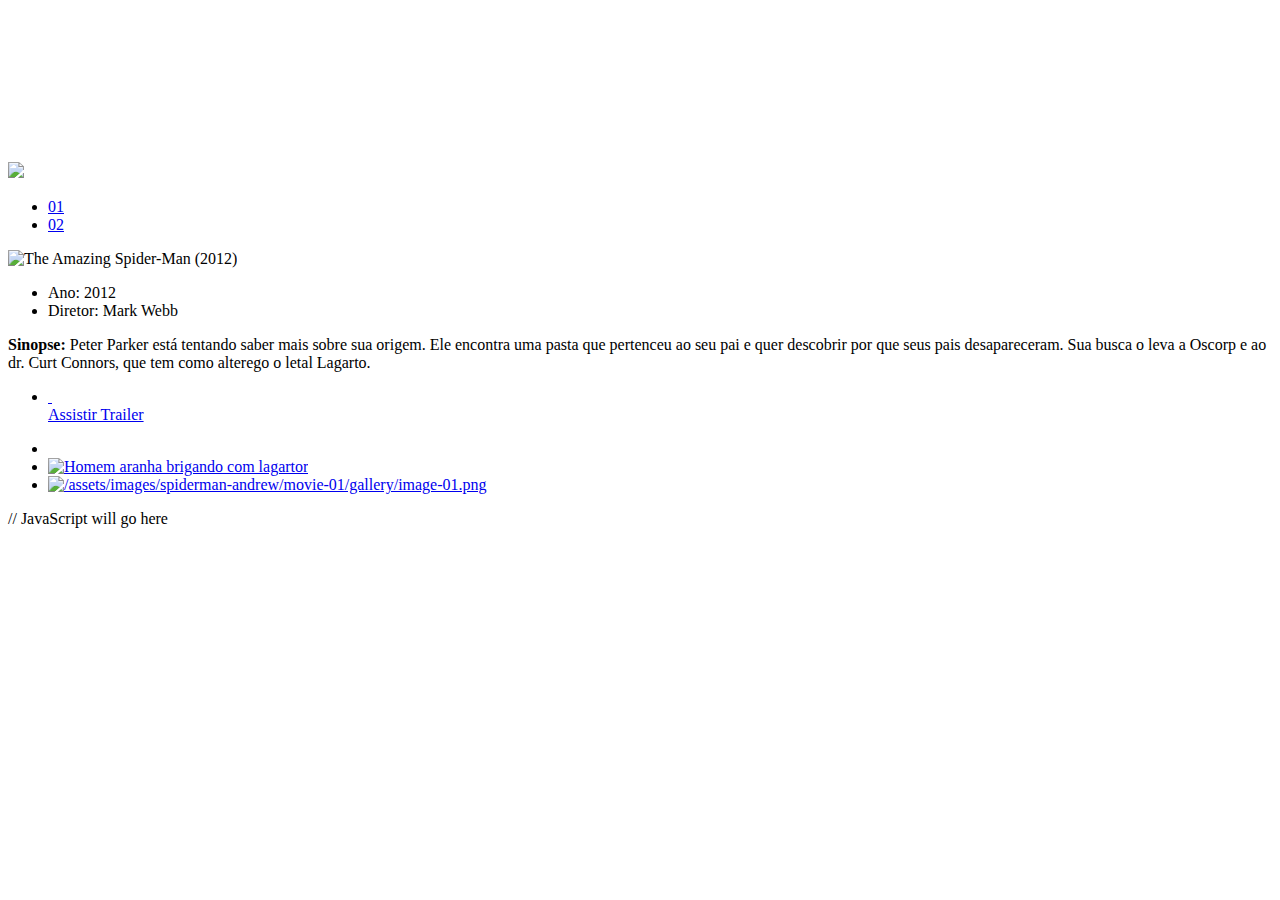
==== pages/andrew-garfield/spiderman2-1.html @ 13464fde "Add files via upload" ====
<!DOCTYPE html>
<html lang="en">
  <head>
    <meta charset="UTF-8" />
    <meta http-equiv="X-UA-Compatible" content="IE=edge" />
    <meta name="viewport" content="width=device-width, initial-scale=1.0" />
    <title>Multiverso | Spiderman</title>
    <link href="../../assets/css/internal.css" rel="stylesheet" />
    <link rel="stylesheet" href="https://cdn.jsdelivr.net/npm/@fancyapps/ui@4.0/dist/fancybox.css"
  />
  </head>
  <body>
    <div class="s-wrapper">
      <video autoplay loop muted>
        <source src="/assets/videos/amazing-spiderman-2014-trailer.mp4" type="video/mp4">
      </video>
      <div class="s-left-column">
        <nav class="navigator">
          <div class="navigator__icon">
            <a href="../../index.html">
              <img src="../../assets/images/icons/spiderman1-andrew.png" />
            </a>
          </div>
          <ul>
            <li><a href="/pages/andrew-garfield/spiderman2-1.html">01</a></li>
            <li><a href="/pages/andrew-garfield/spiderman2-2.html">02</a></li>
            </ul>
        </nav>
      </div>

      <div class="s-main-content">
        <div class="s-main-content__top">
          <div class="s-logo">
            <img
              src="/assets/images/spiderman-andrew/movie-01/logo.png"
              alt="The Amazing Spider-Man (2012)"
              title="The Amazing Spider-Man (2012)"/>
          </div>

          <div class="s-description">
            <div class="pills">
              <ul>
                <li>Ano: 2012</li>
                <li>Diretor: Mark Webb</li>
              </ul>
            </div>

            <div class="s-description__text"></div>
            <p>
              <strong>Sinopse:</strong>&nbsp;Peter Parker está tentando saber mais sobre sua origem. Ele encontra uma pasta que pertenceu ao seu pai e quer descobrir por que seus pais desapareceram. Sua busca o leva a Oscorp e ao dr. Curt Connors, que tem como alterego o letal Lagarto.
            </p>
          </div>
          <div class="s-links">
            <ul>
              <li>
                <a href="https://www.youtube.com/watch?v=-tnxzJ0SSOw"
                class="link-button"
                target="_blank">
                <span class="icon">
                  <div class="play-icon">&nbsp;</div>
                </span>
                <span class="label"> 
                  Assistir Trailer 
                  
                </span>
              </a>
            </li>
          </ul>
        </div>  
      </div>
      <div class="s-main-content__bottom">
        <div class="gallery">
            <ul>
              <li>
                <a data-fancybox href="/assets/images/spiderman-andrew/movie-01/gallery/image-01-full.png"><img src="/assets/images/spiderman-andrew/movie-01/gallery/image-01.png" alt=""></a></li>
              <li><a data-fancybox href="/assets/images/spiderman-andrew/movie-01/gallery/image-02-full.png"><img src="/assets/images/spiderman-andrew/movie-01/gallery/image-02.png" alt="Homem aranha brigando com lagartor"></a></li>
              <li><a data-fancybox href="/assets/images/spiderman-andrew/movie-01/gallery/image-03-full.png"><img src="/assets/images/spiderman-andrew/movie-01/gallery/image-03.png" alt="/assets/images/spiderman-andrew/movie-01/gallery/image-01.png"></a></li>
            </ul>
          </div>
        </div>
    </div>
      </div>
    </div>

    
      <script src="https://cdn.jsdelivr.net/npm/@fancyapps/ui@4.0/dist/fancybox.umd.js"></script>

      //  JavaScript will go here
    </script>
    
    

  </body>
</html>
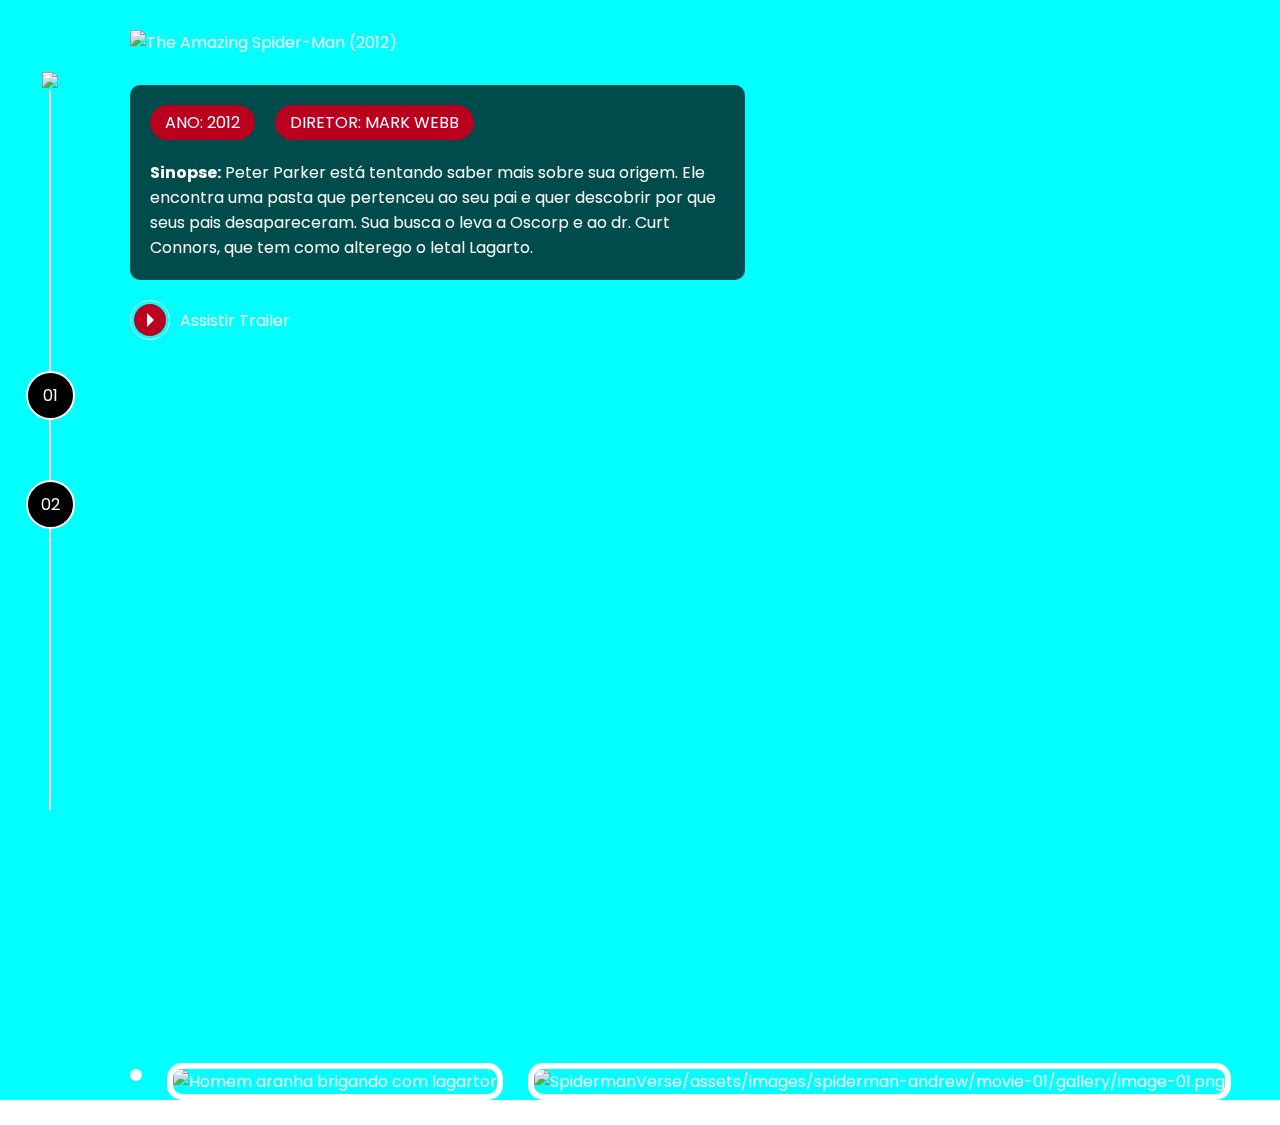
==== commit 3ae003b7: "Update spiderman2-1.html" ====
--- a/pages/andrew-garfield/spiderman2-1.html
+++ b/pages/andrew-garfield/spiderman2-1.html
@@ -12,7 +12,7 @@
   <body>
     <div class="s-wrapper">
       <video autoplay loop muted>
-        <source src="/assets/videos/amazing-spiderman-2014-trailer.mp4" type="video/mp4">
+        <source src="SpidermanVerse/assets/videos/amazing-spiderman-2014-trailer.mp4" type="video/mp4">
       </video>
       <div class="s-left-column">
         <nav class="navigator">
@@ -22,8 +22,8 @@
             </a>
           </div>
           <ul>
-            <li><a href="/pages/andrew-garfield/spiderman2-1.html">01</a></li>
-            <li><a href="/pages/andrew-garfield/spiderman2-2.html">02</a></li>
+            <li><a href="SpidermanVerse/pages/andrew-garfield/spiderman2-1.html">01</a></li>
+            <li><a href="SpidermanVerse/pages/andrew-garfield/spiderman2-2.html">02</a></li>
             </ul>
         </nav>
       </div>
@@ -32,7 +32,7 @@
         <div class="s-main-content__top">
           <div class="s-logo">
             <img
-              src="/assets/images/spiderman-andrew/movie-01/logo.png"
+              src="SpidermanVerse/assets/images/spiderman-andrew/movie-01/logo.png"
               alt="The Amazing Spider-Man (2012)"
               title="The Amazing Spider-Man (2012)"/>
           </div>
@@ -72,9 +72,9 @@
         <div class="gallery">
             <ul>
               <li>
-                <a data-fancybox href="/assets/images/spiderman-andrew/movie-01/gallery/image-01-full.png"><img src="/assets/images/spiderman-andrew/movie-01/gallery/image-01.png" alt=""></a></li>
-              <li><a data-fancybox href="/assets/images/spiderman-andrew/movie-01/gallery/image-02-full.png"><img src="/assets/images/spiderman-andrew/movie-01/gallery/image-02.png" alt="Homem aranha brigando com lagartor"></a></li>
-              <li><a data-fancybox href="/assets/images/spiderman-andrew/movie-01/gallery/image-03-full.png"><img src="/assets/images/spiderman-andrew/movie-01/gallery/image-03.png" alt="/assets/images/spiderman-andrew/movie-01/gallery/image-01.png"></a></li>
+                <a data-fancybox href="SpidermanVerseSpidermanVerseSpidermanVerse/assets/images/spiderman-andrew/movie-01/gallery/image-01-full.png"><img src="SpidermanVerseSpidermanVerse/assets/images/spiderman-andrew/movie-01/gallery/image-01.png" alt=""></a></li>
+              <li><a data-fancybox href="SpidermanVerseSpidermanVerse/assets/images/spiderman-andrew/movie-01/gallery/image-02-full.png"><img src="SpidermanVerse/assets/images/spiderman-andrew/movie-01/gallery/image-02.png" alt="Homem aranha brigando com lagartor"></a></li>
+              <li><a data-fancybox href="SpidermanVerse/assets/images/spiderman-andrew/movie-01/gallery/image-03-full.png"><img src="SpidermanVerse/assets/images/spiderman-andrew/movie-01/gallery/image-03.png" alt="SpidermanVerse/assets/images/spiderman-andrew/movie-01/gallery/image-01.png"></a></li>
             </ul>
           </div>
         </div>
--- a/assets/css/internal.css
+++ b/assets/css/internal.css
@@ -0,0 +1,85 @@
+@import url('reset.css');
+@import url('global.css');
+@import url('components/_navigator.css');
+@import url('components/_pills.css');
+@import url('components/_link-button.css');
+@import url('components/_gallery.css');
+
+.s-wrapper {
+  display: flex;
+  
+  flex-flow: row nowrap; 
+  background-color: aqua; 
+}
+.s-wrapper video {
+  position: fixed;
+  width: 100%;
+  
+}
+
+.s-wrapper .s-left-column {
+  width: 100px;
+  height: 100%;
+  display: flex;
+  justify-content: center;
+  align-items: center;
+  position: fixed;
+  padding-right: 50px;
+  left: 0;
+  top: 0;
+  z-index: 1;
+}
+
+.s-wrapper .s-main-content{
+  height: 100%;
+  width: 100%;
+   padding-left: 130px;
+  position: relative;
+  
+}
+.s-wrapper .s-main-content__top {
+  height: 80vh;
+  display: flex;
+  flex-direction: column;
+  justify-content: flex-start;
+}
+.s-wrapper .s-main-content__bottom {
+  height: 20vh;
+  display: flex;
+  margin-top: 200px;
+  flex-direction: column;
+  justify-content: flex-end;
+}
+.s-wrapper .s-main-content .s-logo img {
+  margin-top: 30px;
+  margin-left: 0;
+  margin-bottom: 30px;
+}
+.s-wrapper .s-main-content__top .s-description{
+  background: rgba(0,0,0,.7);
+  max-width: 50%;
+  padding: 20px;
+  border-radius: 10px;
+ }
+ .s-wrapper .s-main-content__top .s-description .s-description__text p {
+  color: white;
+  line-height: 170%;
+}
+.s-wrapper .s-main-content__top .s-description .pills {
+  margin-bottom: 20px;
+}
+.s-wrapper .s-main-content .s-links {
+  padding: 20px;
+  padding-left: 0;
+}
+.s-wrapper .s-main-content .s-links ul {
+  display: flex;
+  flex-direction: row;
+}
+.s-spiderman-01-01 {
+  background-image: url('/assets/images/spiderman-tobey/movie-01/background.png');
+  background-size: cover;
+
+}
+
+
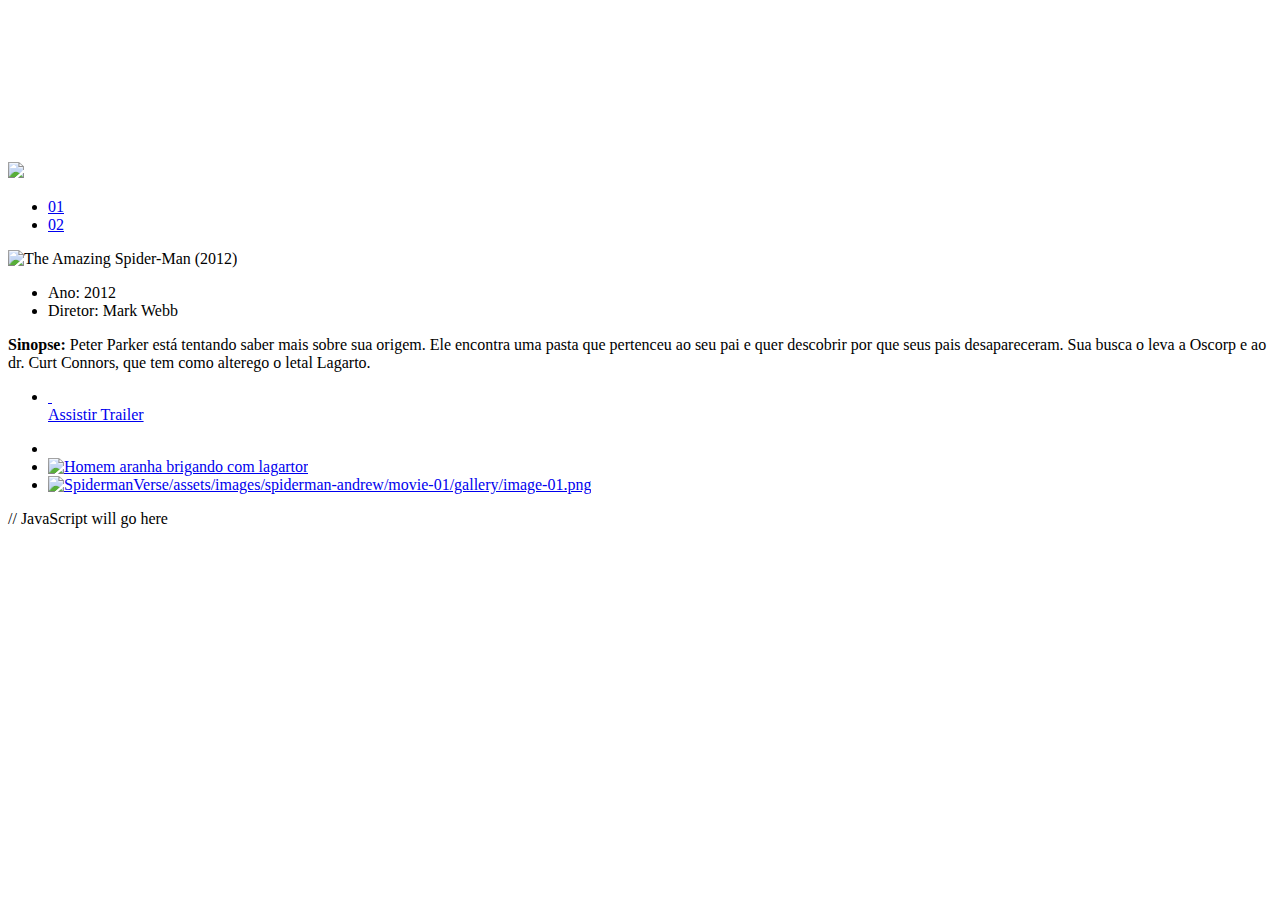
==== commit bfe3eb3c: "Update spiderman2-1.html" ====
--- a/pages/andrew-garfield/spiderman2-1.html
+++ b/pages/andrew-garfield/spiderman2-1.html
@@ -5,7 +5,7 @@
     <meta http-equiv="X-UA-Compatible" content="IE=edge" />
     <meta name="viewport" content="width=device-width, initial-scale=1.0" />
     <title>Multiverso | Spiderman</title>
-    <link href="../../assets/css/internal.css" rel="stylesheet" />
+    <link href="SpidermanVerse/assets/css/internal.css" rel="stylesheet" />
     <link rel="stylesheet" href="https://cdn.jsdelivr.net/npm/@fancyapps/ui@4.0/dist/fancybox.css"
   />
   </head>
@@ -17,8 +17,8 @@
       <div class="s-left-column">
         <nav class="navigator">
           <div class="navigator__icon">
-            <a href="../../index.html">
-              <img src="../../assets/images/icons/spiderman1-andrew.png" />
+            <a href="SpidermanVerse/index.html">
+              <img src="SpidermanVerse/assets/images/icons/spiderman1-andrew.png" />
             </a>
           </div>
           <ul>
